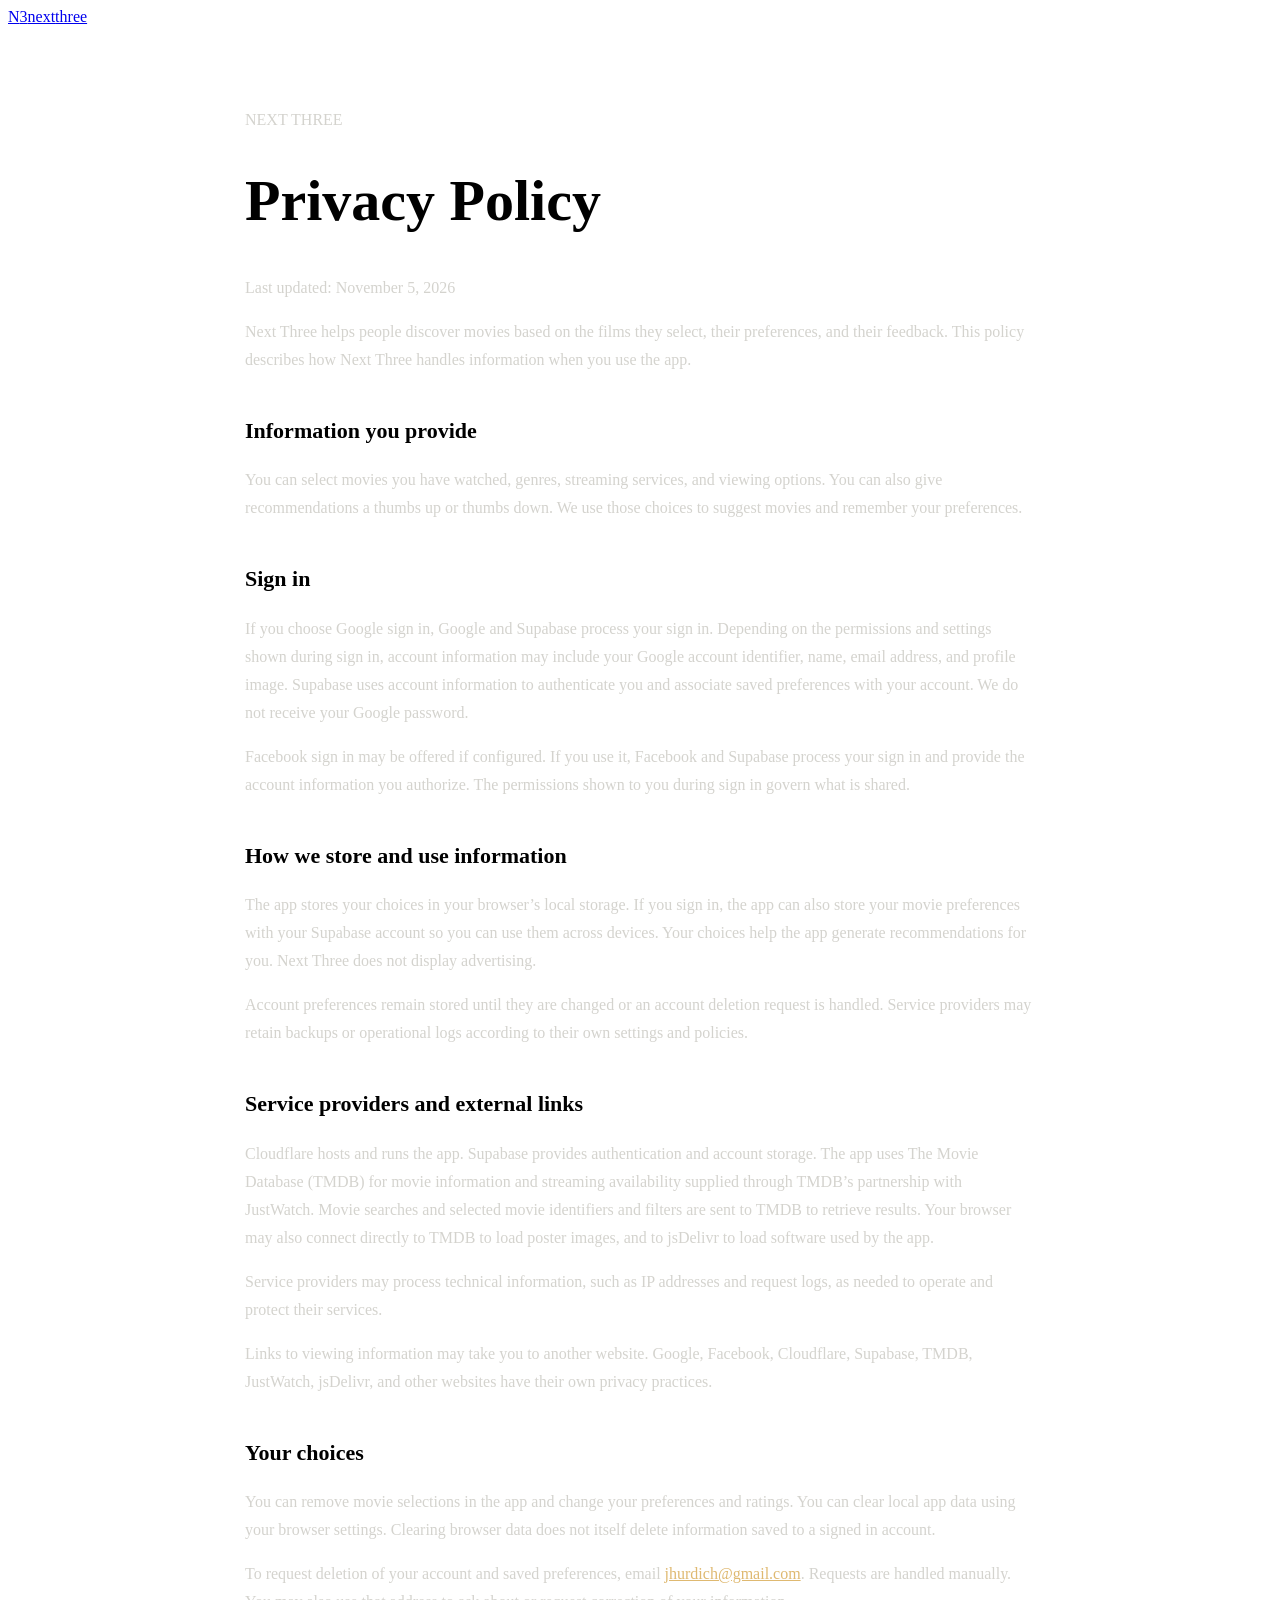
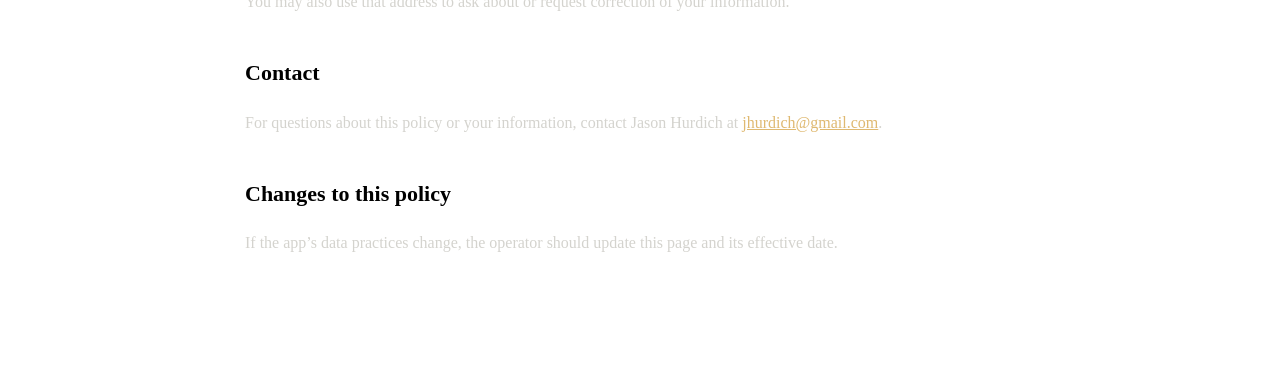
==== public/privacy.html @ e03d079c "Complete privacy policy" ====
<!doctype html>
<html lang="en">
<head>
<meta charset="utf-8">
<meta name="viewport" content="width=device-width, initial-scale=1">
<title>Privacy Policy | Next Three</title>
<link rel="stylesheet" href="/styles.css">
<style>
.policy{max-width:790px;margin:0 auto;padding:64px 24px 90px;line-height:1.75}
.policy h1{font-size:clamp(36px,6vw,58px);margin:12px 0 22px}
.policy h2{font-size:22px;margin:38px 0 10px}
.policy p,.policy li{color:#d4d3ce}
.policy a{color:#dfb971}
.draft{border:1px solid #c99544;border-radius:12px;background:#30291d;padding:18px;margin:24px 0;color:#fff}
</style>
</head>
<body>
<header class="site-header"><div class="wrap head-inner"><a class="brand" href="/" aria-label="Next Three home"><span class="brand-mark">N<span>3</span></span><span>next<span class="brand-accent">three</span></span></a></div></header>
<main class="policy">
<p class="eyebrow">NEXT THREE</p><h1>Privacy Policy</h1>
<p>Last updated: November 5, 2026</p>
<p>Next Three helps people discover movies based on the films they select, their preferences, and their feedback. This policy describes how Next Three handles information when you use the app.</p>
<h2>Information you provide</h2>
<p>You can select movies you have watched, genres, streaming services, and viewing options. You can also give recommendations a thumbs up or thumbs down. We use those choices to suggest movies and remember your preferences.</p>
<h2>Sign in</h2>
<p>If you choose Google sign in, Google and Supabase process your sign in. Depending on the permissions and settings shown during sign in, account information may include your Google account identifier, name, email address, and profile image. Supabase uses account information to authenticate you and associate saved preferences with your account. We do not receive your Google password.</p>
<p>Facebook sign in may be offered if configured. If you use it, Facebook and Supabase process your sign in and provide the account information you authorize. The permissions shown to you during sign in govern what is shared.</p>
<h2>How we store and use information</h2>
<p>The app stores your choices in your browser’s local storage. If you sign in, the app can also store your movie preferences with your Supabase account so you can use them across devices. Your choices help the app generate recommendations for you. Next Three does not display advertising.</p>
<p>Account preferences remain stored until they are changed or an account deletion request is handled. Service providers may retain backups or operational logs according to their own settings and policies.</p>
<h2>Service providers and external links</h2>
<p>Cloudflare hosts and runs the app. Supabase provides authentication and account storage. The app uses The Movie Database (TMDB) for movie information and streaming availability supplied through TMDB’s partnership with JustWatch. Movie searches and selected movie identifiers and filters are sent to TMDB to retrieve results. Your browser may also connect directly to TMDB to load poster images, and to jsDelivr to load software used by the app.</p>
<p>Service providers may process technical information, such as IP addresses and request logs, as needed to operate and protect their services.</p>
<p>Links to viewing information may take you to another website. Google, Facebook, Cloudflare, Supabase, TMDB, JustWatch, jsDelivr, and other websites have their own privacy practices.</p>
<h2>Your choices</h2>
<p>You can remove movie selections in the app and change your preferences and ratings. You can clear local app data using your browser settings. Clearing browser data does not itself delete information saved to a signed in account.</p>
<p>To request deletion of your account and saved preferences, email <a href="mailto:jhurdich@gmail.com">jhurdich@gmail.com</a>. Requests are handled manually. You may also use that address to ask about or request correction of your information.</p>
<h2>Contact</h2>
<p>For questions about this policy or your information, contact Jason Hurdich at <a href="mailto:jhurdich@gmail.com">jhurdich@gmail.com</a>.</p>
<h2>Changes to this policy</h2>
<p>If the app’s data practices change, the operator should update this page and its effective date.</p>
</main>
</body>
</html>
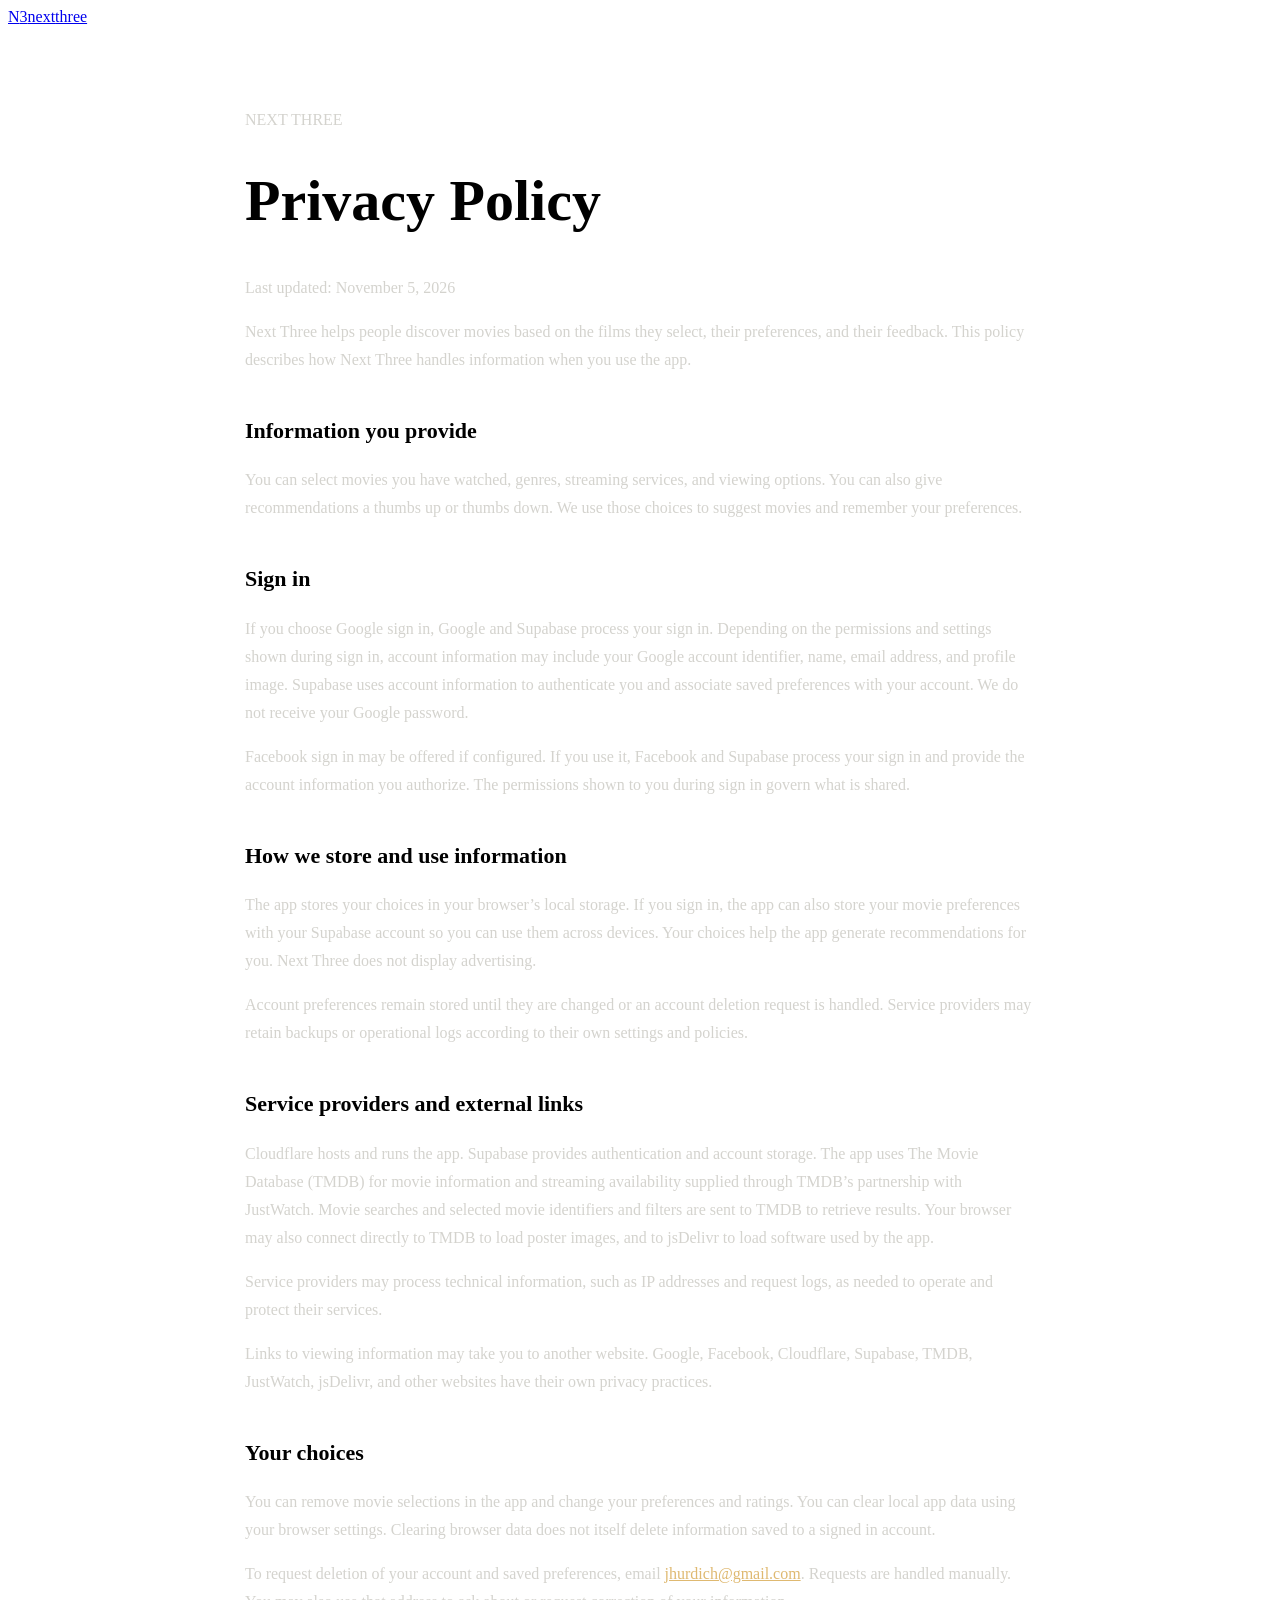
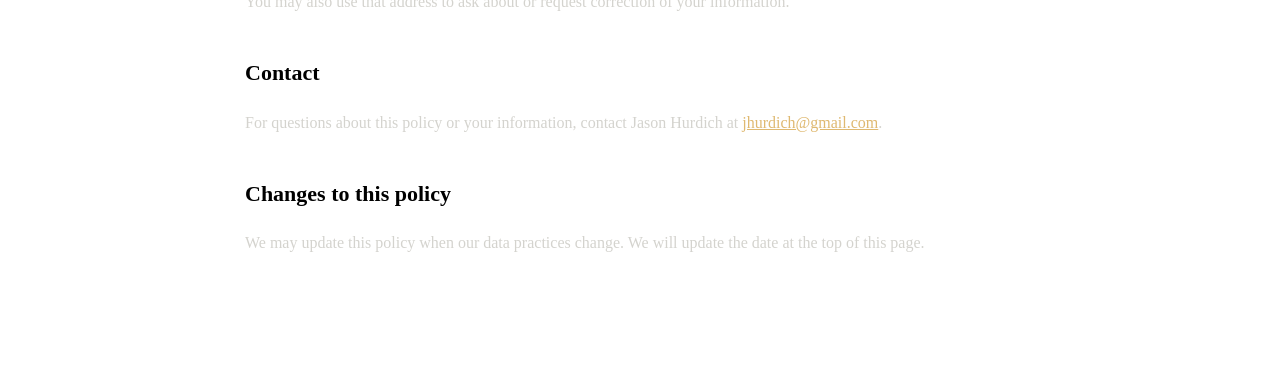
==== commit 8c343868: "Clarify privacy policy updates" ====
--- a/public/privacy.html
+++ b/public/privacy.html
@@ -38,7 +38,7 @@
 <h2>Contact</h2>
 <p>For questions about this policy or your information, contact Jason Hurdich at <a href="mailto:jhurdich@gmail.com">jhurdich@gmail.com</a>.</p>
 <h2>Changes to this policy</h2>
-<p>If the app’s data practices change, the operator should update this page and its effective date.</p>
+<p>We may update this policy when our data practices change. We will update the date at the top of this page.</p>
 </main>
 </body>
 </html>
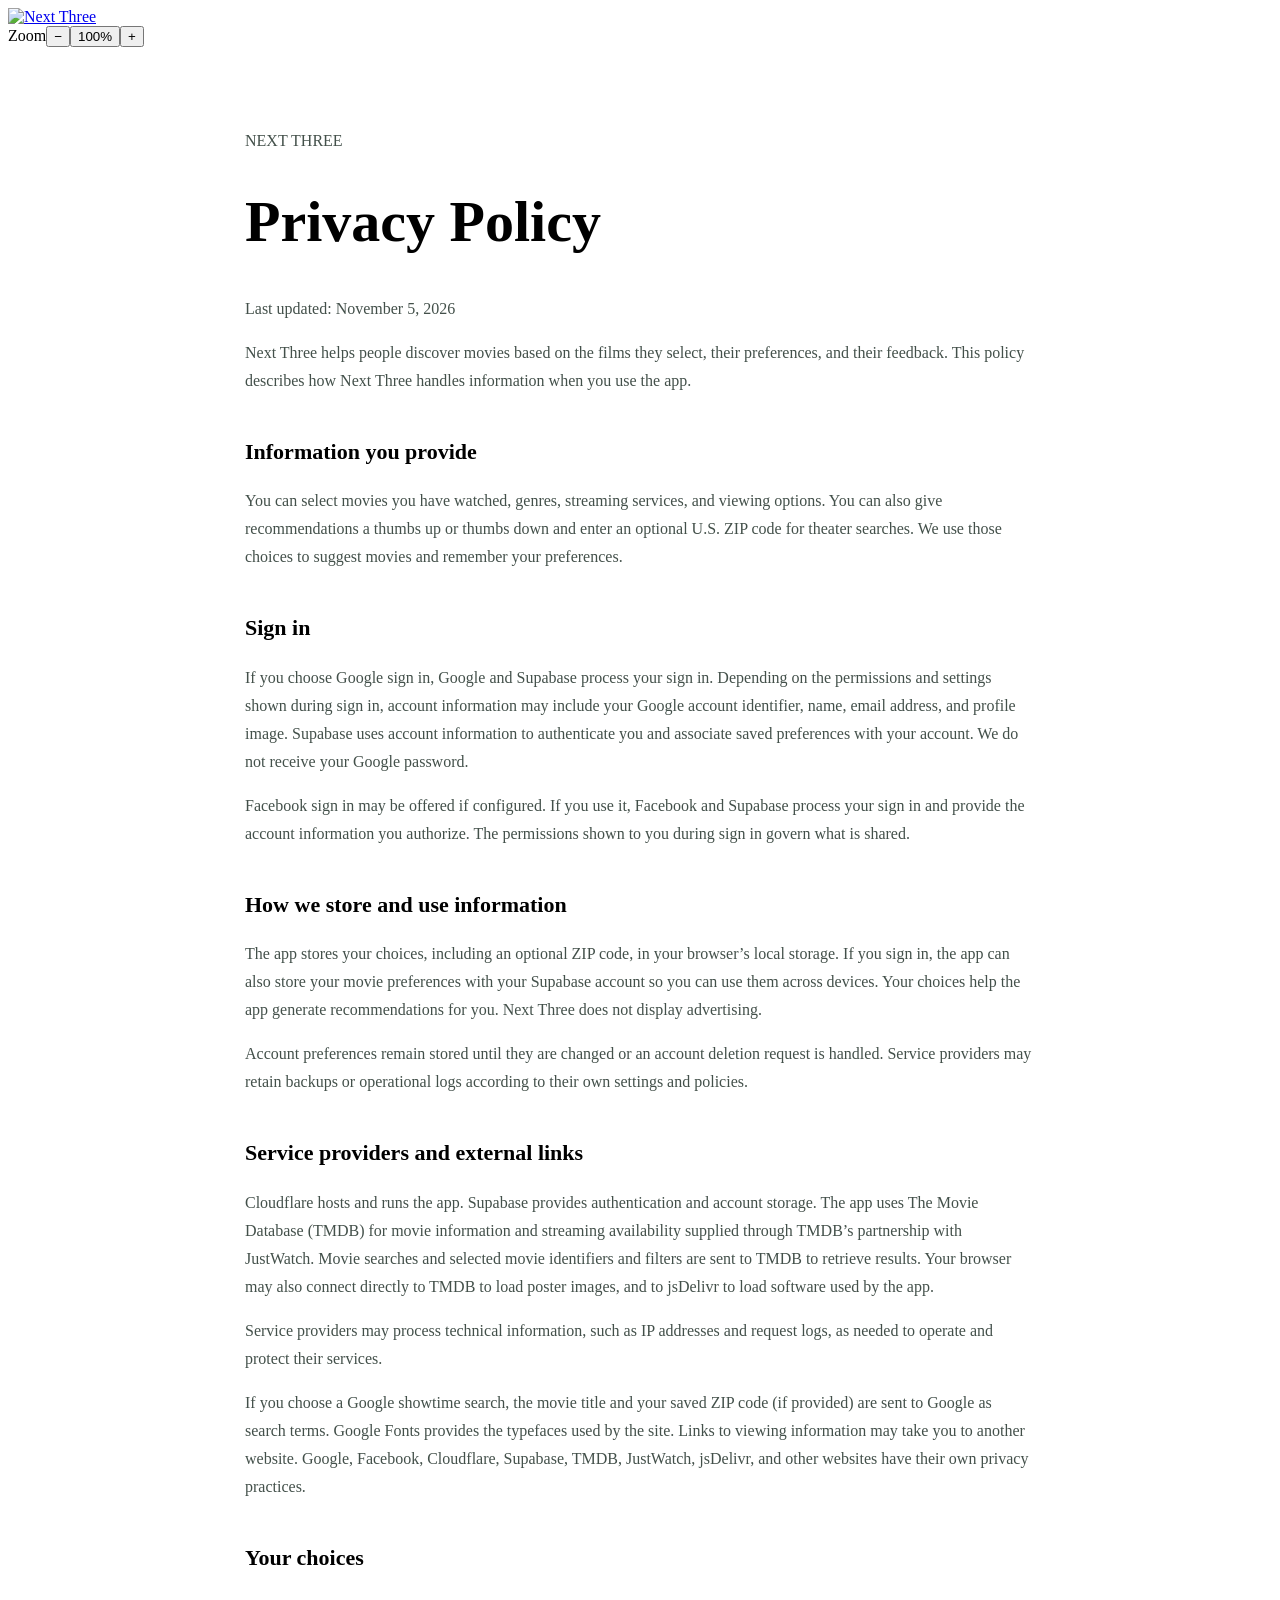
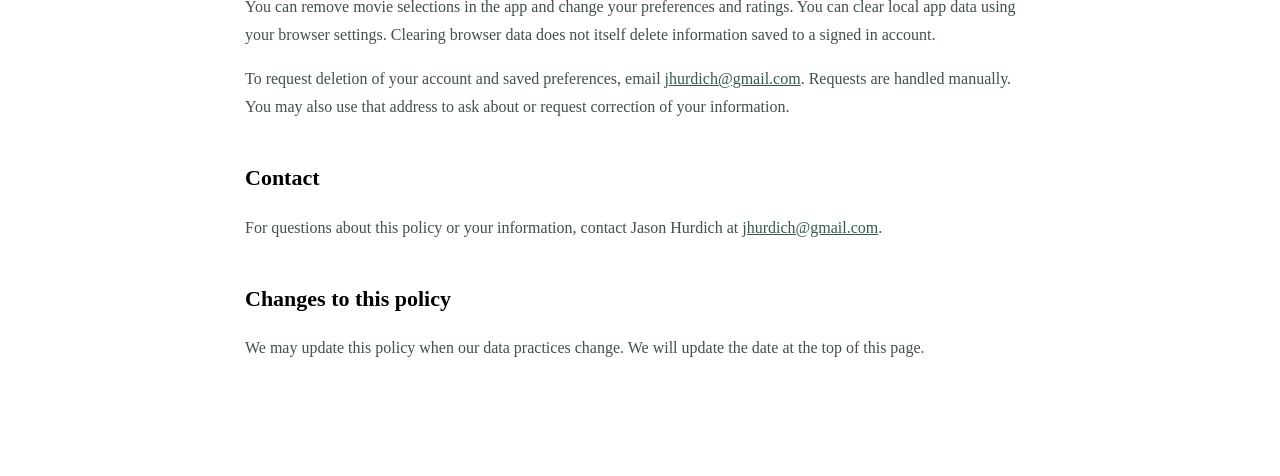
==== commit 1a6f0abe: "Add logo, theater discovery, and accessible zoom" ====
--- a/public/privacy.html
+++ b/public/privacy.html
@@ -4,34 +4,38 @@
 <meta charset="utf-8">
 <meta name="viewport" content="width=device-width, initial-scale=1">
 <title>Privacy Policy | Next Three</title>
+<link rel="preconnect" href="https://fonts.googleapis.com">
+<link rel="preconnect" href="https://fonts.gstatic.com" crossorigin>
+<link href="https://fonts.googleapis.com/css2?family=Inter:wght@400;500;600;700;800&family=Outfit:wght@400;500;600;700;800&display=swap" rel="stylesheet">
 <link rel="stylesheet" href="/styles.css">
+<script src="/zoom.js" defer></script>
 <style>
 .policy{max-width:790px;margin:0 auto;padding:64px 24px 90px;line-height:1.75}
 .policy h1{font-size:clamp(36px,6vw,58px);margin:12px 0 22px}
 .policy h2{font-size:22px;margin:38px 0 10px}
-.policy p,.policy li{color:#d4d3ce}
-.policy a{color:#dfb971}
+.policy p,.policy li{color:#43504a}
+.policy a{color:#355a4c}
 .draft{border:1px solid #c99544;border-radius:12px;background:#30291d;padding:18px;margin:24px 0;color:#fff}
 </style>
 </head>
 <body>
-<header class="site-header"><div class="wrap head-inner"><a class="brand" href="/" aria-label="Next Three home"><span class="brand-mark">N<span>3</span></span><span>next<span class="brand-accent">three</span></span></a></div></header>
+<header class="site-header"><div class="wrap head-inner"><a class="brand" href="/" aria-label="Next Three home"><img class="brand-logo" src="/next-three-logo.jpg" alt="Next Three"></a><div class="zoom-controls" role="group" aria-label="Page zoom"><span class="zoom-label">Zoom</span><button type="button" id="zoomOut" aria-label="Zoom out">−</button><button type="button" id="zoomReset" aria-label="Reset page zoom">100%</button><button type="button" id="zoomIn" aria-label="Zoom in">+</button><span id="zoomStatus" class="sr-only" aria-live="polite"></span></div></div></header>
 <main class="policy">
 <p class="eyebrow">NEXT THREE</p><h1>Privacy Policy</h1>
 <p>Last updated: November 5, 2026</p>
 <p>Next Three helps people discover movies based on the films they select, their preferences, and their feedback. This policy describes how Next Three handles information when you use the app.</p>
 <h2>Information you provide</h2>
-<p>You can select movies you have watched, genres, streaming services, and viewing options. You can also give recommendations a thumbs up or thumbs down. We use those choices to suggest movies and remember your preferences.</p>
+<p>You can select movies you have watched, genres, streaming services, and viewing options. You can also give recommendations a thumbs up or thumbs down and enter an optional U.S. ZIP code for theater searches. We use those choices to suggest movies and remember your preferences.</p>
 <h2>Sign in</h2>
 <p>If you choose Google sign in, Google and Supabase process your sign in. Depending on the permissions and settings shown during sign in, account information may include your Google account identifier, name, email address, and profile image. Supabase uses account information to authenticate you and associate saved preferences with your account. We do not receive your Google password.</p>
 <p>Facebook sign in may be offered if configured. If you use it, Facebook and Supabase process your sign in and provide the account information you authorize. The permissions shown to you during sign in govern what is shared.</p>
 <h2>How we store and use information</h2>
-<p>The app stores your choices in your browser’s local storage. If you sign in, the app can also store your movie preferences with your Supabase account so you can use them across devices. Your choices help the app generate recommendations for you. Next Three does not display advertising.</p>
+<p>The app stores your choices, including an optional ZIP code, in your browser’s local storage. If you sign in, the app can also store your movie preferences with your Supabase account so you can use them across devices. Your choices help the app generate recommendations for you. Next Three does not display advertising.</p>
 <p>Account preferences remain stored until they are changed or an account deletion request is handled. Service providers may retain backups or operational logs according to their own settings and policies.</p>
 <h2>Service providers and external links</h2>
 <p>Cloudflare hosts and runs the app. Supabase provides authentication and account storage. The app uses The Movie Database (TMDB) for movie information and streaming availability supplied through TMDB’s partnership with JustWatch. Movie searches and selected movie identifiers and filters are sent to TMDB to retrieve results. Your browser may also connect directly to TMDB to load poster images, and to jsDelivr to load software used by the app.</p>
 <p>Service providers may process technical information, such as IP addresses and request logs, as needed to operate and protect their services.</p>
-<p>Links to viewing information may take you to another website. Google, Facebook, Cloudflare, Supabase, TMDB, JustWatch, jsDelivr, and other websites have their own privacy practices.</p>
+<p>If you choose a Google showtime search, the movie title and your saved ZIP code (if provided) are sent to Google as search terms. Google Fonts provides the typefaces used by the site. Links to viewing information may take you to another website. Google, Facebook, Cloudflare, Supabase, TMDB, JustWatch, jsDelivr, and other websites have their own privacy practices.</p>
 <h2>Your choices</h2>
 <p>You can remove movie selections in the app and change your preferences and ratings. You can clear local app data using your browser settings. Clearing browser data does not itself delete information saved to a signed in account.</p>
 <p>To request deletion of your account and saved preferences, email <a href="mailto:jhurdich@gmail.com">jhurdich@gmail.com</a>. Requests are handled manually. You may also use that address to ask about or request correction of your information.</p>
@@ -41,4 +45,4 @@
 <p>We may update this policy when our data practices change. We will update the date at the top of this page.</p>
 </main>
 </body>
-</html>+</html>
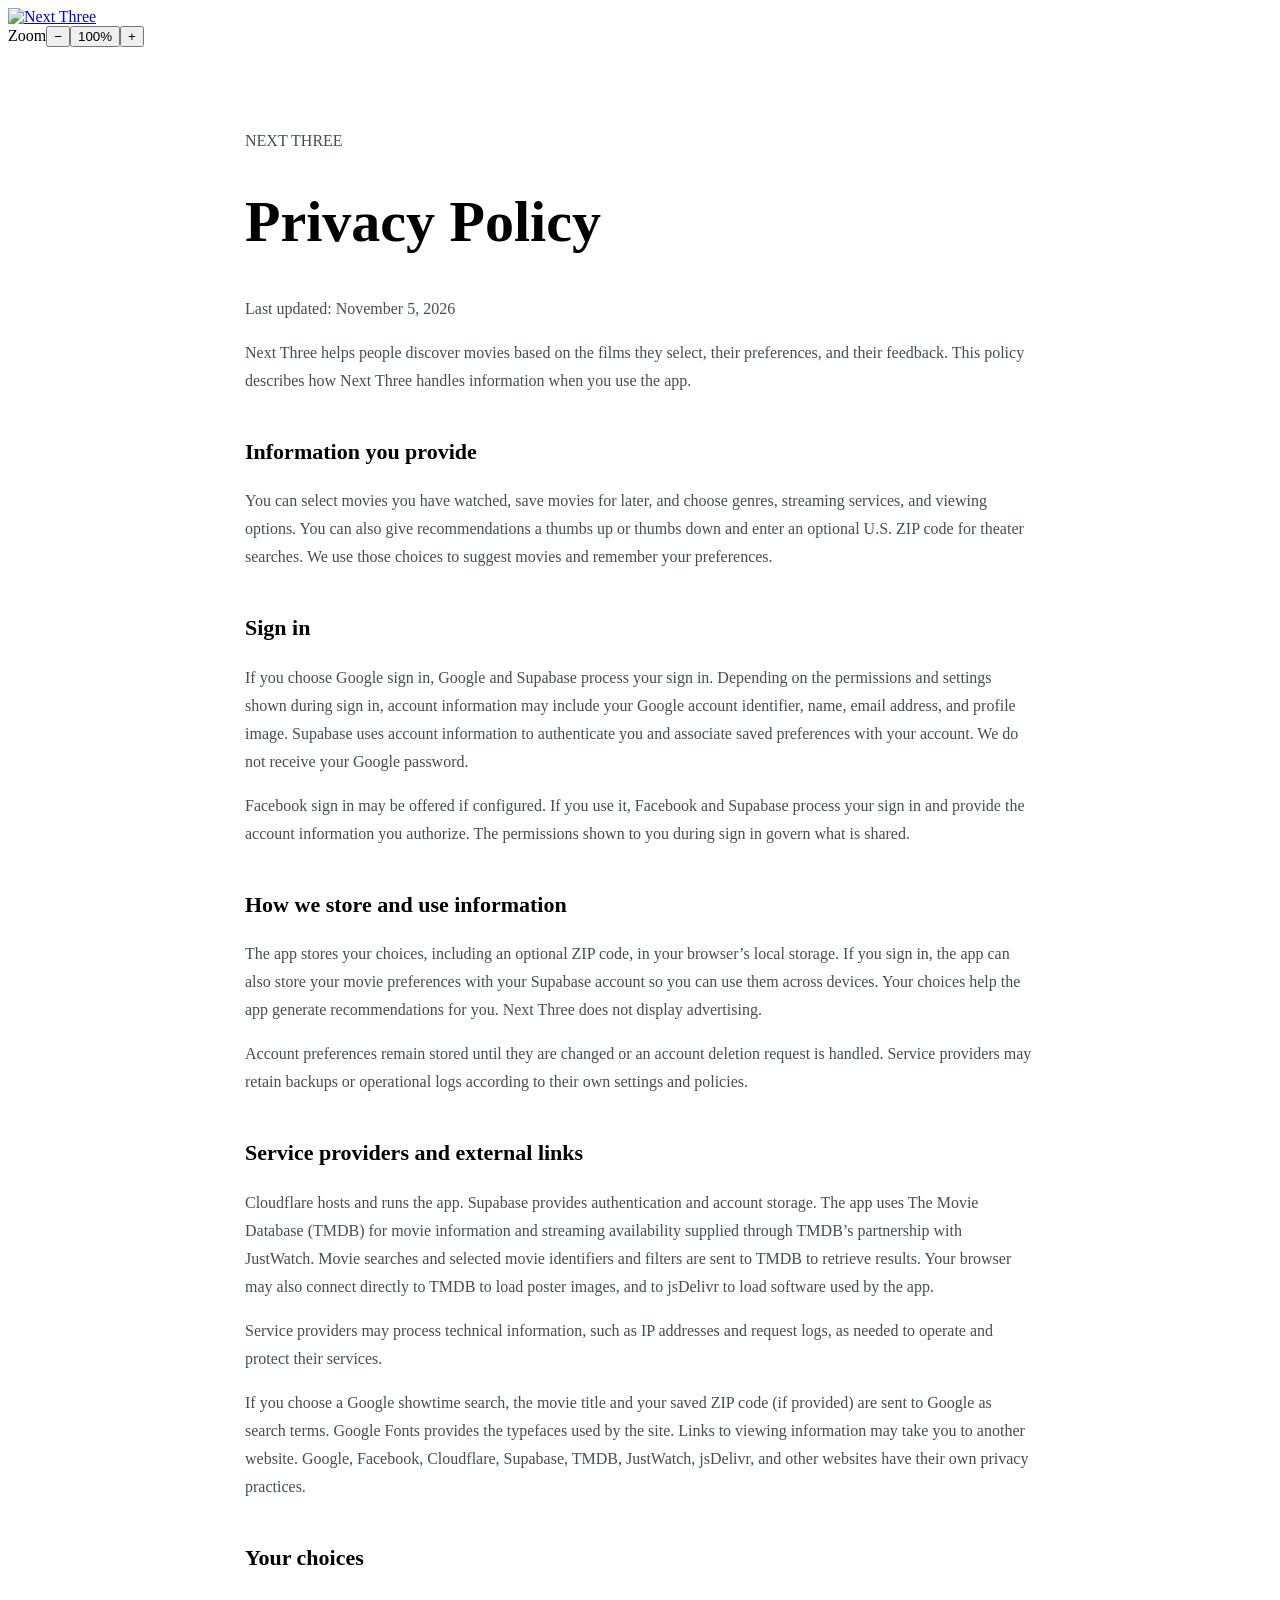
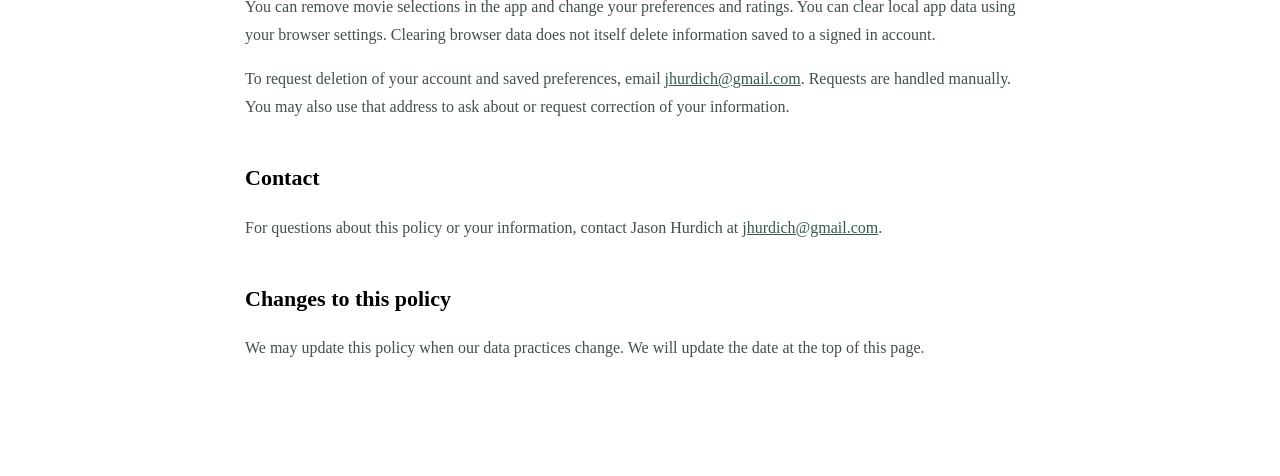
==== commit fa24ee65: "Add cinematic hero and save-for-later watchlist" ====
--- a/public/privacy.html
+++ b/public/privacy.html
@@ -1,6 +1,7 @@
 <!doctype html>
 <html lang="en">
 <head>
+<link rel="icon" type="image/png" href="/favicon.png">
 <meta charset="utf-8">
 <meta name="viewport" content="width=device-width, initial-scale=1">
 <title>Privacy Policy | Next Three</title>
@@ -25,7 +26,7 @@
 <p>Last updated: November 5, 2026</p>
 <p>Next Three helps people discover movies based on the films they select, their preferences, and their feedback. This policy describes how Next Three handles information when you use the app.</p>
 <h2>Information you provide</h2>
-<p>You can select movies you have watched, genres, streaming services, and viewing options. You can also give recommendations a thumbs up or thumbs down and enter an optional U.S. ZIP code for theater searches. We use those choices to suggest movies and remember your preferences.</p>
+<p>You can select movies you have watched, save movies for later, and choose genres, streaming services, and viewing options. You can also give recommendations a thumbs up or thumbs down and enter an optional U.S. ZIP code for theater searches. We use those choices to suggest movies and remember your preferences.</p>
 <h2>Sign in</h2>
 <p>If you choose Google sign in, Google and Supabase process your sign in. Depending on the permissions and settings shown during sign in, account information may include your Google account identifier, name, email address, and profile image. Supabase uses account information to authenticate you and associate saved preferences with your account. We do not receive your Google password.</p>
 <p>Facebook sign in may be offered if configured. If you use it, Facebook and Supabase process your sign in and provide the account information you authorize. The permissions shown to you during sign in govern what is shared.</p>
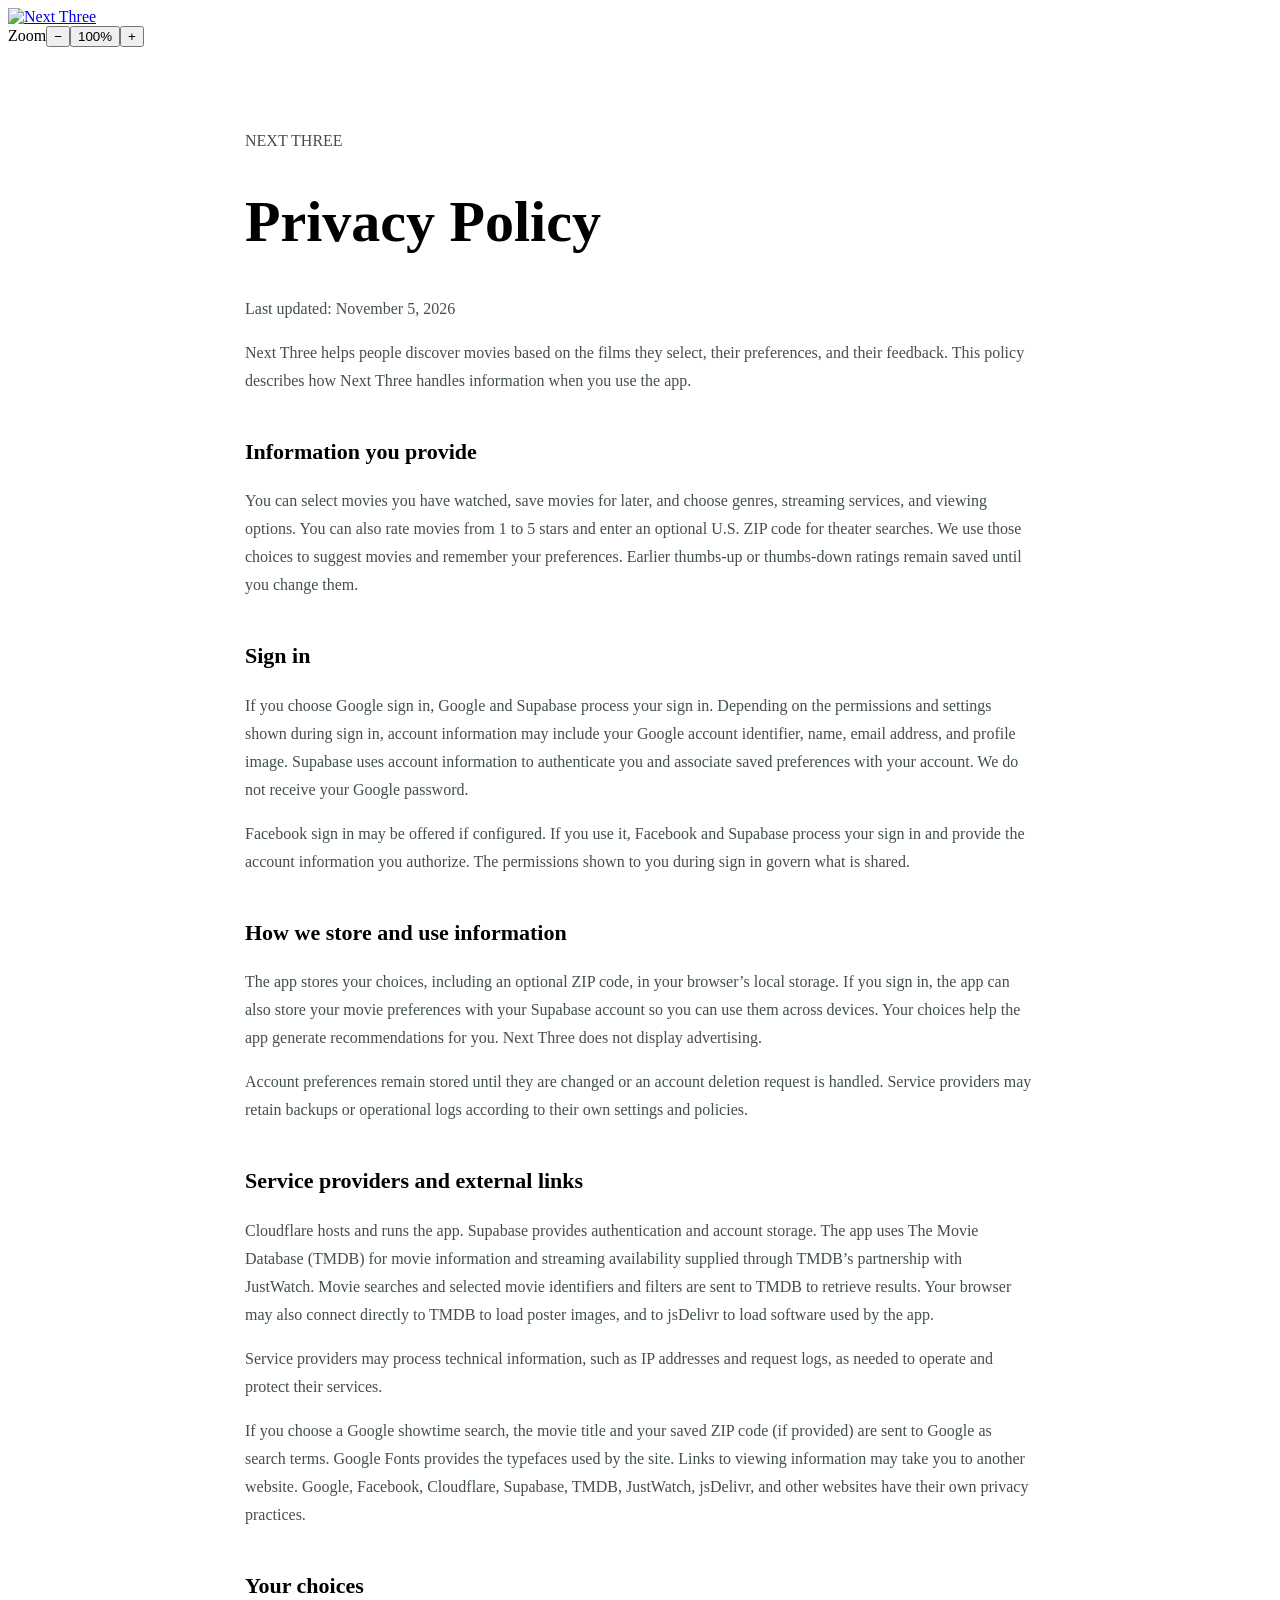
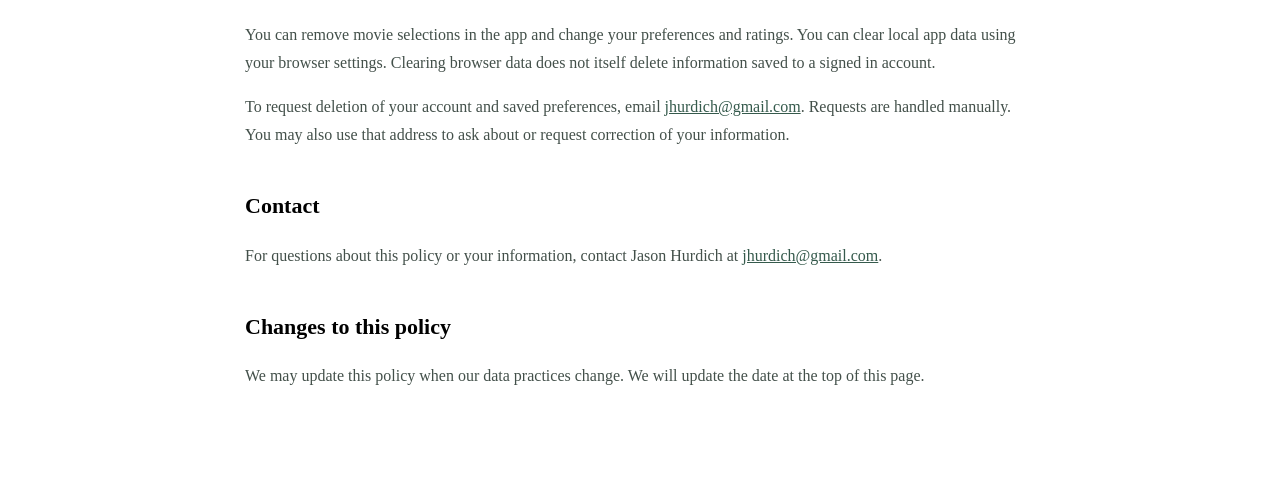
==== commit b1936570: "Add five-star movie ratings" ====
--- a/public/privacy.html
+++ b/public/privacy.html
@@ -26,7 +26,7 @@
 <p>Last updated: November 5, 2026</p>
 <p>Next Three helps people discover movies based on the films they select, their preferences, and their feedback. This policy describes how Next Three handles information when you use the app.</p>
 <h2>Information you provide</h2>
-<p>You can select movies you have watched, save movies for later, and choose genres, streaming services, and viewing options. You can also give recommendations a thumbs up or thumbs down and enter an optional U.S. ZIP code for theater searches. We use those choices to suggest movies and remember your preferences.</p>
+<p>You can select movies you have watched, save movies for later, and choose genres, streaming services, and viewing options. You can also rate movies from 1 to 5 stars and enter an optional U.S. ZIP code for theater searches. We use those choices to suggest movies and remember your preferences. Earlier thumbs-up or thumbs-down ratings remain saved until you change them.</p>
 <h2>Sign in</h2>
 <p>If you choose Google sign in, Google and Supabase process your sign in. Depending on the permissions and settings shown during sign in, account information may include your Google account identifier, name, email address, and profile image. Supabase uses account information to authenticate you and associate saved preferences with your account. We do not receive your Google password.</p>
 <p>Facebook sign in may be offered if configured. If you use it, Facebook and Supabase process your sign in and provide the account information you authorize. The permissions shown to you during sign in govern what is shared.</p>
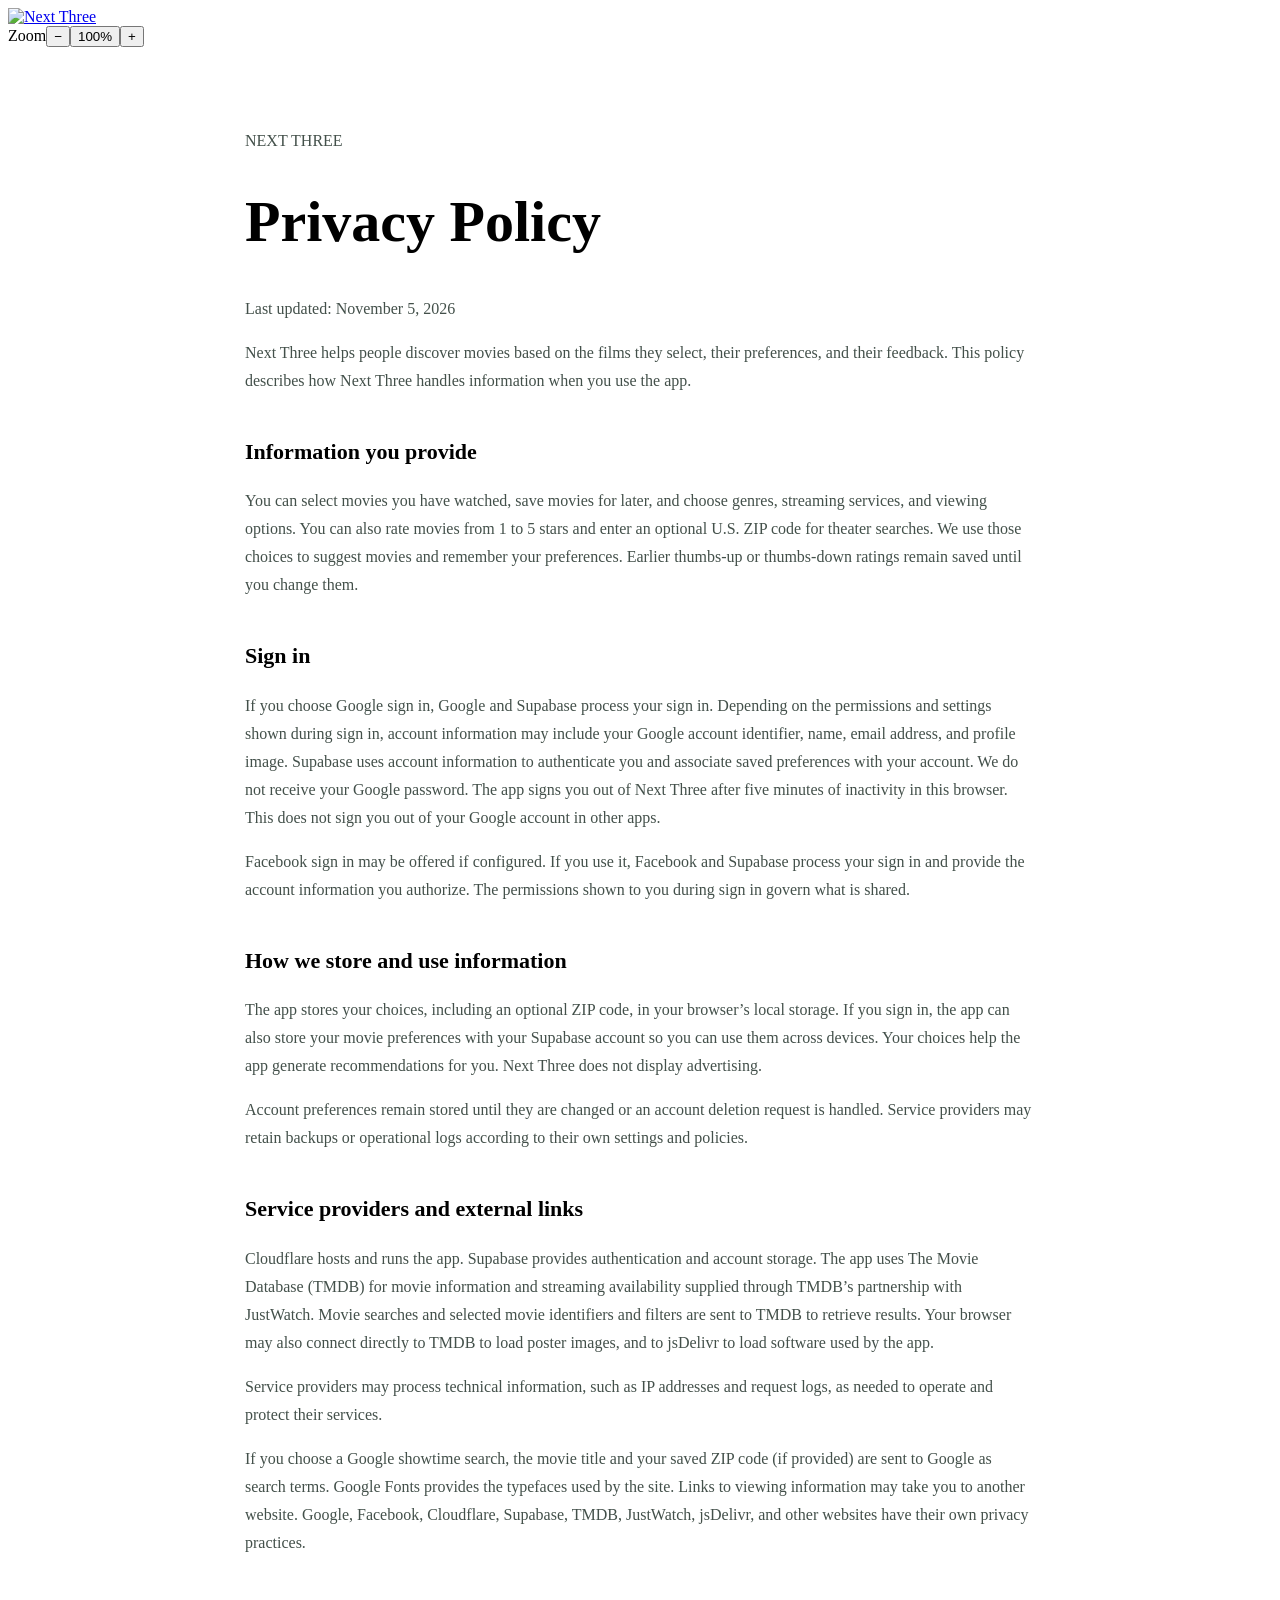
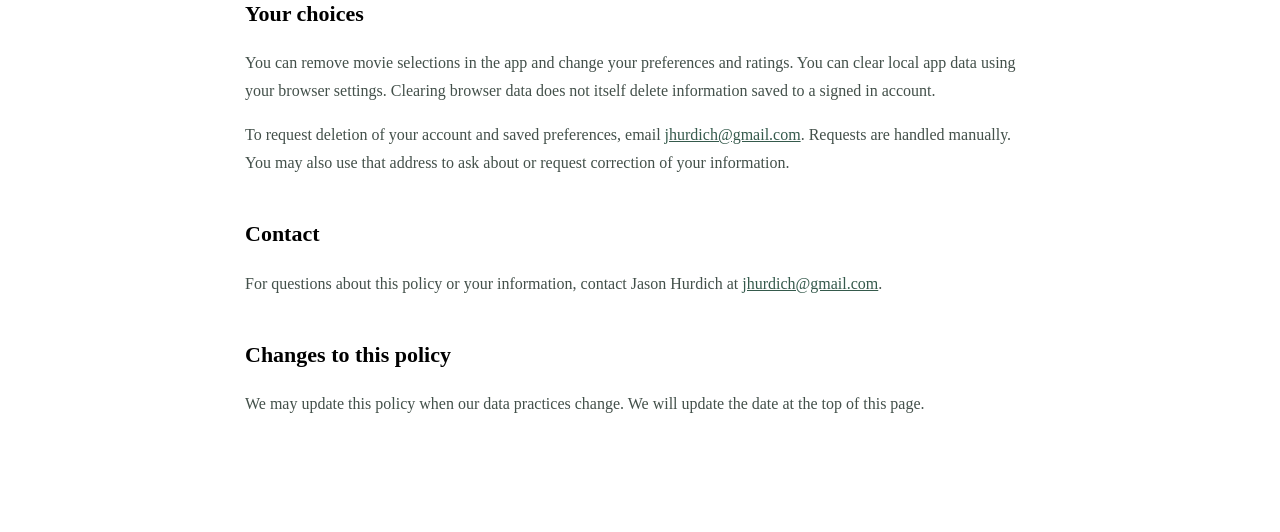
==== commit dfc332e5: "Improve homepage, idle sign-out, genre mix, and saved suggestions" ====
--- a/public/privacy.html
+++ b/public/privacy.html
@@ -28,7 +28,7 @@
 <h2>Information you provide</h2>
 <p>You can select movies you have watched, save movies for later, and choose genres, streaming services, and viewing options. You can also rate movies from 1 to 5 stars and enter an optional U.S. ZIP code for theater searches. We use those choices to suggest movies and remember your preferences. Earlier thumbs-up or thumbs-down ratings remain saved until you change them.</p>
 <h2>Sign in</h2>
-<p>If you choose Google sign in, Google and Supabase process your sign in. Depending on the permissions and settings shown during sign in, account information may include your Google account identifier, name, email address, and profile image. Supabase uses account information to authenticate you and associate saved preferences with your account. We do not receive your Google password.</p>
+<p>If you choose Google sign in, Google and Supabase process your sign in. Depending on the permissions and settings shown during sign in, account information may include your Google account identifier, name, email address, and profile image. Supabase uses account information to authenticate you and associate saved preferences with your account. We do not receive your Google password. The app signs you out of Next Three after five minutes of inactivity in this browser. This does not sign you out of your Google account in other apps.</p>
 <p>Facebook sign in may be offered if configured. If you use it, Facebook and Supabase process your sign in and provide the account information you authorize. The permissions shown to you during sign in govern what is shared.</p>
 <h2>How we store and use information</h2>
 <p>The app stores your choices, including an optional ZIP code, in your browser’s local storage. If you sign in, the app can also store your movie preferences with your Supabase account so you can use them across devices. Your choices help the app generate recommendations for you. Next Three does not display advertising.</p>
@@ -47,3 +47,4 @@
 </main>
 </body>
 </html>
+
